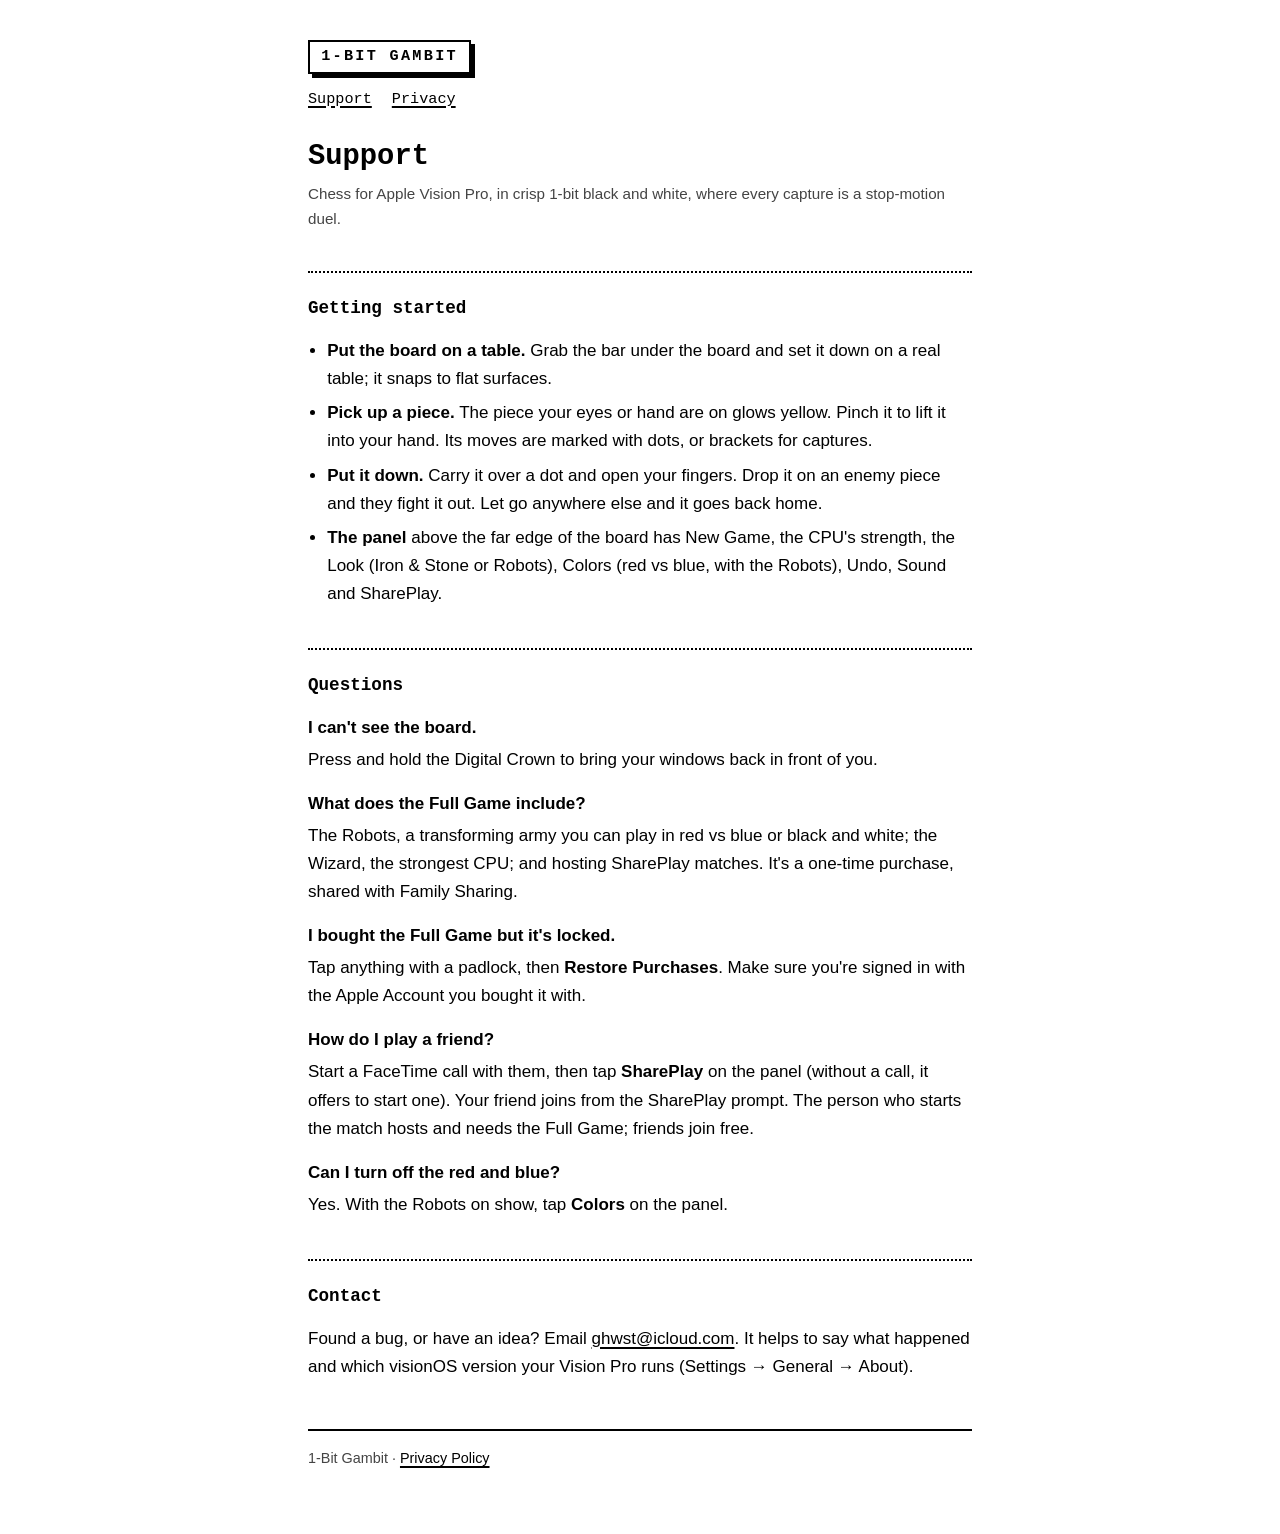
==== index.html @ f2bed4e8 "Support and privacy pages for 1-Bit Gambit" ====
<!doctype html>
<html lang="en">
<head>
<meta charset="utf-8">
<meta name="viewport" content="width=device-width, initial-scale=1">
<title>1-Bit Gambit Support</title>
<meta name="description" content="Help with 1-Bit Gambit, chess for Apple Vision Pro where every capture is a stop-motion duel.">
<link rel="stylesheet" href="style.css">
</head>
<body>
<main>

<div class="chip">1-BIT GAMBIT</div>
<nav><a href="./" aria-current="page">Support</a><a href="privacy.html">Privacy</a></nav>

<h1>Support</h1>
<p class="sub">Chess for Apple Vision Pro, in crisp 1-bit black and white, where every capture is a stop-motion duel.</p>

<h2>Getting started</h2>
<ul>
  <li><strong>Put the board on a table.</strong> Grab the bar under the board and set it down on a real table; it snaps to flat surfaces.</li>
  <li><strong>Pick up a piece.</strong> The piece your eyes or hand are on glows yellow. Pinch it to lift it into your hand. Its moves are marked with dots, or brackets for captures.</li>
  <li><strong>Put it down.</strong> Carry it over a dot and open your fingers. Drop it on an enemy piece and they fight it out. Let go anywhere else and it goes back home.</li>
  <li><strong>The panel</strong> above the far edge of the board has New Game, the CPU's strength, the Look (Iron &amp; Stone or Robots), Colors (red vs blue, with the Robots), Undo, Sound and SharePlay.</li>
</ul>

<h2>Questions</h2>
<dl>
  <dt>I can't see the board.</dt>
  <dd>Press and hold the Digital Crown to bring your windows back in front of you.</dd>

  <dt>What does the Full Game include?</dt>
  <dd>The Robots, a transforming army you can play in red vs blue or black and white; the Wizard, the strongest CPU; and hosting SharePlay matches. It's a one-time purchase, shared with Family Sharing.</dd>

  <dt>I bought the Full Game but it's locked.</dt>
  <dd>Tap anything with a padlock, then <strong>Restore Purchases</strong>. Make sure you're signed in with the Apple Account you bought it with.</dd>

  <dt>How do I play a friend?</dt>
  <dd>Start a FaceTime call with them, then tap <strong>SharePlay</strong> on the panel (without a call, it offers to start one). Your friend joins from the SharePlay prompt. The person who starts the match hosts and needs the Full Game; friends join free.</dd>

  <dt>Can I turn off the red and blue?</dt>
  <dd>Yes. With the Robots on show, tap <strong>Colors</strong> on the panel.</dd>
</dl>

<h2>Contact</h2>
<p>Found a bug, or have an idea? Email <a href="mailto:ghwst@icloud.com">ghwst@icloud.com</a>. It helps to say what happened and which visionOS version your Vision Pro runs (Settings → General → About).</p>

<footer>1-Bit Gambit · <a href="privacy.html">Privacy Policy</a></footer>

</main>
</body>
</html>
---- style.css ----
/* 1-Bit Gambit web pages: black and white, like the game's 1988 Macintosh look. */
:root {
  color-scheme: light dark;
  --ink: #000;
  --paper: #fff;
  --muted: #444;
}
@media (prefers-color-scheme: dark) {
  :root { --ink: #fff; --paper: #000; --muted: #bbb; }
}
* { box-sizing: border-box; }
html { -webkit-text-size-adjust: 100%; }
body {
  margin: 0;
  background: var(--paper);
  color: var(--ink);
  font: 17px/1.65 -apple-system, BlinkMacSystemFont, "Segoe UI", Roboto, Helvetica, Arial, sans-serif;
}
main { max-width: 44rem; margin: 0 auto; padding: 2.5rem 1.25rem 4rem; }
.chip {
  display: inline-block;
  font: 800 0.95rem/1 ui-monospace, "SF Mono", Menlo, Consolas, monospace;
  letter-spacing: 0.15em;
  padding: 0.45rem 0.7rem;
  border: 2px solid var(--ink);
  box-shadow: 4px 4px 0 var(--ink);
  margin-bottom: 1.5rem;
}
nav { margin: -0.5rem 0 2rem; font: 0.95rem ui-monospace, "SF Mono", Menlo, Consolas, monospace; }
nav a { margin-right: 1.25rem; }
h1 {
  font: 700 1.8rem/1.2 ui-monospace, "SF Mono", Menlo, Consolas, monospace;
  margin: 0 0 0.4rem;
}
.sub { color: var(--muted); margin: 0 0 2rem; font-size: 0.95rem; }
h2 {
  font: 700 1.1rem/1.3 ui-monospace, "SF Mono", Menlo, Consolas, monospace;
  margin: 2.5rem 0 0.6rem;
  padding-top: 1.5rem;
  border-top: 2px dotted var(--ink);
}
.lead { border: 2px solid var(--ink); padding: 1rem 1.2rem; margin: 0 0 1rem; }
.lead p { margin: 0; }
ul { padding-left: 1.2rem; }
li { margin: 0.4rem 0; }
dt { font-weight: 700; margin-top: 1rem; }
dd { margin: 0.25rem 0 0; }
a { color: var(--ink); text-decoration-thickness: 2px; text-underline-offset: 3px; }
a:focus-visible { outline: 3px solid var(--ink); outline-offset: 2px; }
footer {
  margin-top: 3rem; padding-top: 1rem;
  border-top: 2px solid var(--ink);
  color: var(--muted); font-size: 0.9rem;
}
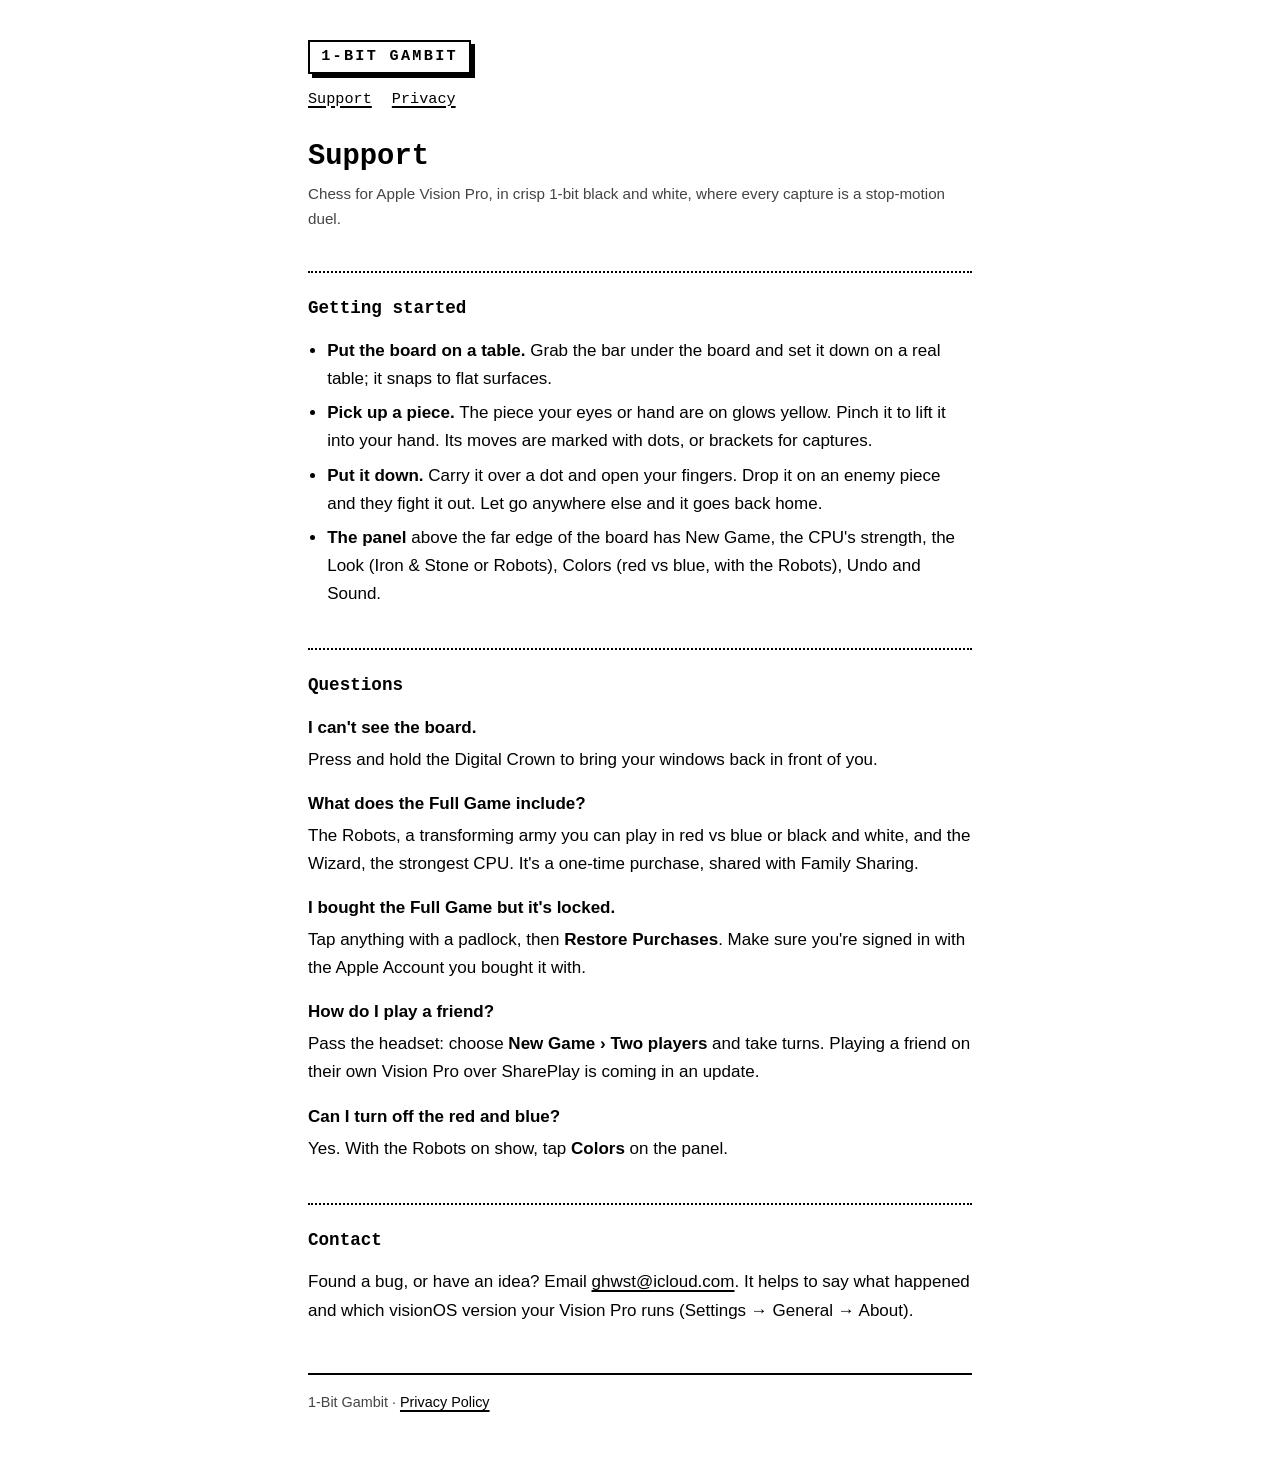
==== commit 166a69dc: "Version 1.0 ships without SharePlay: say it's coming in an update The support page no longer lists S" ====
--- a/index.html
+++ b/index.html
@@ -21,7 +21,7 @@
   <li><strong>Put the board on a table.</strong> Grab the bar under the board and set it down on a real table; it snaps to flat surfaces.</li>
   <li><strong>Pick up a piece.</strong> The piece your eyes or hand are on glows yellow. Pinch it to lift it into your hand. Its moves are marked with dots, or brackets for captures.</li>
   <li><strong>Put it down.</strong> Carry it over a dot and open your fingers. Drop it on an enemy piece and they fight it out. Let go anywhere else and it goes back home.</li>
-  <li><strong>The panel</strong> above the far edge of the board has New Game, the CPU's strength, the Look (Iron &amp; Stone or Robots), Colors (red vs blue, with the Robots), Undo, Sound and SharePlay.</li>
+  <li><strong>The panel</strong> above the far edge of the board has New Game, the CPU's strength, the Look (Iron &amp; Stone or Robots), Colors (red vs blue, with the Robots), Undo and Sound.</li>
 </ul>
 
 <h2>Questions</h2>
@@ -30,13 +30,13 @@
   <dd>Press and hold the Digital Crown to bring your windows back in front of you.</dd>
 
   <dt>What does the Full Game include?</dt>
-  <dd>The Robots, a transforming army you can play in red vs blue or black and white; the Wizard, the strongest CPU; and hosting SharePlay matches. It's a one-time purchase, shared with Family Sharing.</dd>
+  <dd>The Robots, a transforming army you can play in red vs blue or black and white, and the Wizard, the strongest CPU. It's a one-time purchase, shared with Family Sharing.</dd>
 
   <dt>I bought the Full Game but it's locked.</dt>
   <dd>Tap anything with a padlock, then <strong>Restore Purchases</strong>. Make sure you're signed in with the Apple Account you bought it with.</dd>
 
   <dt>How do I play a friend?</dt>
-  <dd>Start a FaceTime call with them, then tap <strong>SharePlay</strong> on the panel (without a call, it offers to start one). Your friend joins from the SharePlay prompt. The person who starts the match hosts and needs the Full Game; friends join free.</dd>
+  <dd>Pass the headset: choose <strong>New Game › Two players</strong> and take turns. Playing a friend on their own Vision Pro over SharePlay is coming in an update.</dd>
 
   <dt>Can I turn off the red and blue?</dt>
   <dd>Yes. With the Robots on show, tap <strong>Colors</strong> on the panel.</dd>
